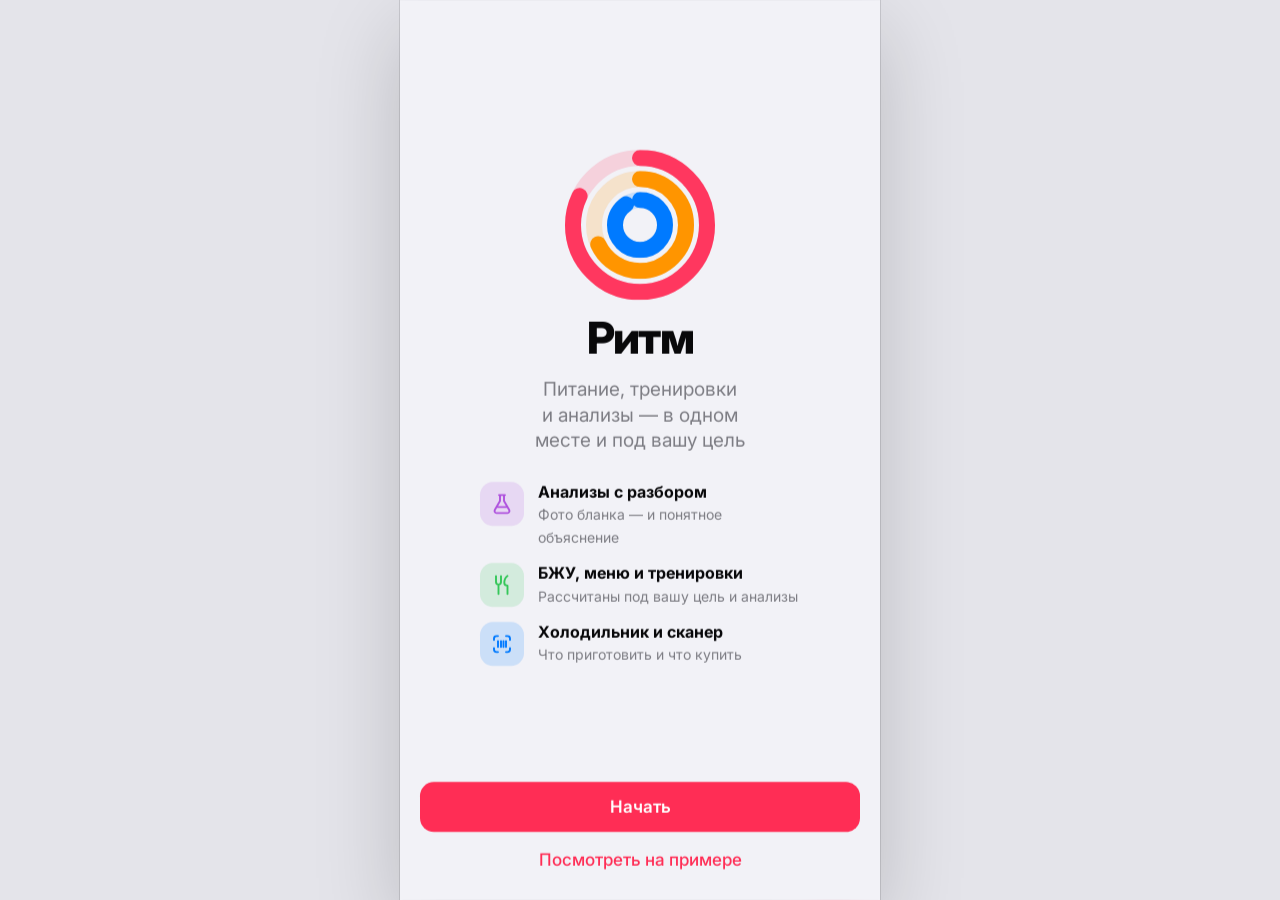
==== index.html @ f8446afa "Реалистичный тренер и пульс с часов Персонаж: светотень, рельеф мышц, лицо, подошвы, естественный те" ====
<!doctype html>
<html lang="ru">
<head>
<meta charset="utf-8">
<meta name="viewport" content="width=device-width,initial-scale=1,viewport-fit=cover">
<title>Ритм</title>
<meta name="description" content="Питание, тренировки и анализы в одном приложении">
<meta name="theme-color" content="#F2F2F7" media="(prefers-color-scheme: light)">
<meta name="theme-color" content="#000000" media="(prefers-color-scheme: dark)">
<meta name="mobile-web-app-capable" content="yes">
<meta name="apple-mobile-web-app-capable" content="yes">
<meta name="apple-mobile-web-app-status-bar-style" content="black-translucent">
<meta name="apple-mobile-web-app-title" content="Ритм">
<link rel="manifest" href="manifest.webmanifest">
<link rel="icon" href="icon.svg" type="image/svg+xml">
<link rel="apple-touch-icon" href="icon-180.png">
<link rel="preconnect" href="https://fonts.googleapis.com">
<link rel="stylesheet" href="https://fonts.googleapis.com/css2?family=Inter:wght@400;500;600;700;800&display=swap">
<style>:root{padding:env(safe-area-inset-top,0px) 0 env(safe-area-inset-bottom,0px);color-scheme:light}</style>
<link rel="stylesheet" href="css/tokens.css?v=646acfce">
<link rel="stylesheet" href="css/app.css?v=646acfce">
</head>
<body>
<div id="app"></div>
<script src="js/config.js?v=646acfce"></script>
<script src="js/core.js?v=646acfce"></script>
<script src="js/calc.js?v=646acfce"></script>
<script src="js/data.js?v=646acfce"></script>
<script src="js/ai.js?v=646acfce"></script>
<script src="js/screens-main.js?v=646acfce"></script>
<script src="js/screens-food.js?v=646acfce"></script>
<script src="js/hr.js?v=646acfce"></script>
<script src="js/pose.js?v=646acfce"></script>
<script src="js/coach.js?v=646acfce"></script>
<script src="js/screens-health.js?v=646acfce"></script>
<script src="js/sync.js?v=646acfce"></script>
<script src="js/main.js?v=646acfce"></script>
</body>
</html>
---- css/tokens.css ----
/* Компоновка: одноэкранное приложение — прокручиваемые экраны под полупрозрачной шапкой с большим заголовком,
   плавающая стеклянная панель вкладок с круглой кнопкой действий, листы поднимаются снизу. */
:root{
  --font:-apple-system,BlinkMacSystemFont,"SF Pro Text","Inter","Segoe UI",Roboto,system-ui,sans-serif;
  --font-round:ui-rounded,"SF Pro Rounded",-apple-system,BlinkMacSystemFont,"Inter","Segoe UI",system-ui,sans-serif;
  --bg:#F2F2F7; --bg-elev:#F2F2F7; --desk:#E4E4EA;
  --card:#FFFFFF; --card-elev:#FFFFFF; --seg:#FFFFFF;
  --fg:#08080A; --fg-2:rgba(60,60,67,.64); --fg-3:rgba(60,60,67,.3);
  --sep:rgba(60,60,67,.16); --fill:rgba(118,118,128,.12); --fill-2:rgba(118,118,128,.22);
  --glass:rgba(250,250,252,.74); --glass-edge:rgba(255,255,255,.7);
  --toast:rgba(28,28,30,.94); --toast-fg:#FFFFFF;
  --accent:#FF2D55; --accent-deep:#E0143C;
  --pink:#FF375F; --red:#FF3B30; --orange:#FF9500; --yellow:#E6A800; --green:#34C759; --mint:#00B8AE;
  --teal:#30A5C7; --blue:#007AFF; --indigo:#5856D6; --purple:#AF52DE;
}
@media (prefers-color-scheme:dark){
  :root:not([data-theme="light"]){
    --bg:#000000; --bg-elev:#1C1C1E; --desk:#0A0A0C;
    --card:#1C1C1E; --card-elev:#2C2C2E; --seg:#636366;
    --fg:#FFFFFF; --fg-2:rgba(235,235,245,.64); --fg-3:rgba(235,235,245,.28);
    --sep:rgba(120,120,128,.36); --fill:rgba(118,118,128,.24); --fill-2:rgba(118,118,128,.36);
    --glass:rgba(34,34,37,.72); --glass-edge:rgba(255,255,255,.1);
    --toast:rgba(242,242,247,.96); --toast-fg:#000000;
    --accent:#FF375F; --accent-deep:#D81B45;
    --pink:#FF375F; --red:#FF453A; --orange:#FF9F0A; --yellow:#FFD60A; --green:#30D158; --mint:#63E6E2;
    --teal:#40C8E0; --blue:#0A84FF; --indigo:#7D7AFF; --purple:#BF5AF2;
    color-scheme:dark;
  }
}
:root[data-theme="dark"]{
  --bg:#000000; --bg-elev:#1C1C1E; --desk:#0A0A0C;
  --card:#1C1C1E; --card-elev:#2C2C2E; --seg:#636366;
  --fg:#FFFFFF; --fg-2:rgba(235,235,245,.64); --fg-3:rgba(235,235,245,.28);
  --sep:rgba(120,120,128,.36); --fill:rgba(118,118,128,.24); --fill-2:rgba(118,118,128,.36);
  --glass:rgba(34,34,37,.72); --glass-edge:rgba(255,255,255,.1);
  --toast:rgba(242,242,247,.96); --toast-fg:#000000;
  --accent:#FF375F; --accent-deep:#D81B45;
  --pink:#FF375F; --red:#FF453A; --orange:#FF9F0A; --yellow:#FFD60A; --green:#30D158; --mint:#63E6E2;
  --teal:#40C8E0; --blue:#0A84FF; --indigo:#7D7AFF; --purple:#BF5AF2;
  color-scheme:dark;
}
---- css/app.css ----
/* Ритм — стили приложения.
   Токены цвета и шрифта лежат в css/tokens.css (и встраиваются в сборку для claude.ai). */

*,*::before,*::after{box-sizing:border-box}
html,body{height:100%}
body{
  margin:0;background:var(--bg);color:var(--fg);
  font:400 17px/1.35 var(--font);
  -webkit-font-smoothing:antialiased;-webkit-tap-highlight-color:transparent;
  overscroll-behavior:none;
}
button,input,select,textarea{font:inherit;color:inherit}
button{background:none;border:0;padding:0;cursor:pointer;-webkit-appearance:none;appearance:none}
h1,h2,h3,p{margin:0}
[hidden]{display:none!important}
:focus-visible{outline:3px solid color-mix(in srgb,var(--accent) 55%,transparent);outline-offset:2px;border-radius:10px}
.num{font-family:var(--font-round);font-variant-numeric:tabular-nums;letter-spacing:-.01em}

/* ---------- каркас ---------- */
#app{position:relative;height:100%;max-width:480px;margin:0 auto;overflow:hidden;background:var(--bg);isolation:isolate}
@media (min-width:520px){
  body{background:var(--desk)}
  #app{box-shadow:0 0 0 1px var(--sep),0 30px 80px rgba(0,0,0,.18)}
}
#root{position:absolute;inset:0;transform-origin:50% 0;will-change:transform;background:var(--bg);overflow:hidden}
#views{position:absolute;inset:0}
.view{
  position:absolute;inset:0;overflow-y:auto;overflow-x:hidden;-webkit-overflow-scrolling:touch;
  padding-bottom:calc(112px + env(safe-area-inset-bottom,0px));
  scrollbar-width:none;
}
.view::-webkit-scrollbar{display:none}
.view[hidden]{display:none!important}
.gutter{padding-left:max(16px,env(safe-area-inset-left,0px));padding-right:max(16px,env(safe-area-inset-right,0px))}

/* ---------- навигационная панель и большой заголовок ---------- */
.navbar{
  position:sticky;top:0;z-index:20;height:48px;display:flex;align-items:center;justify-content:space-between;gap:8px;
  padding-left:max(16px,env(safe-area-inset-left,0px));padding-right:max(16px,env(safe-area-inset-right,0px));
}
.navbar::before{
  content:"";position:absolute;inset:0;z-index:-1;opacity:0;transition:opacity .22s ease;
  background:var(--glass);-webkit-backdrop-filter:blur(24px) saturate(180%);backdrop-filter:blur(24px) saturate(180%);
  border-bottom:.5px solid var(--sep);
}
.navbar .nav-title{position:absolute;left:50%;transform:translate(-50%,6px);font-weight:600;font-size:17px;opacity:0;transition:opacity .2s ease,transform .25s cubic-bezier(.2,.8,.2,1);white-space:nowrap}
.view.scrolled .navbar::before{opacity:1}
.view.scrolled .navbar .nav-title{opacity:1;transform:translate(-50%,0)}
.nav-side{display:flex;align-items:center;gap:8px;min-width:36px}
.large-title{padding-top:2px;padding-bottom:10px;display:flex;align-items:flex-end;justify-content:space-between;gap:12px}
.large-title h1{font-size:34px;line-height:1.1;font-weight:700;letter-spacing:-.022em}
.eyebrow{font-size:13px;font-weight:600;color:var(--fg-2);text-transform:uppercase;letter-spacing:.04em;margin-bottom:2px}
.avatar{
  width:36px;height:36px;border-radius:50%;display:grid;place-items:center;flex:none;
  background:linear-gradient(145deg,var(--pink),var(--orange));color:#fff;font-weight:700;font-size:15px;
  transition:transform .12s ease-out;
}
.avatar:active{transform:scale(.92)}
.icon-btn{width:36px;height:36px;border-radius:50%;display:grid;place-items:center;background:var(--fill);color:var(--accent);transition:transform .12s ease-out,background .15s}
.icon-btn:active{transform:scale(.9);background:var(--fill-2)}
.icon-btn.plain{background:none}

/* ---------- плавающая панель вкладок ---------- */
#tabbar{
  position:absolute;z-index:30;left:0;right:0;bottom:0;display:flex;align-items:center;gap:10px;
  padding:10px max(16px,env(safe-area-inset-right,0px)) calc(10px + env(safe-area-inset-bottom,0px)) max(16px,env(safe-area-inset-left,0px));
  pointer-events:none;
}
#tabbar::before{content:"";position:absolute;inset:-28px 0 0;z-index:-1;background:linear-gradient(to top,var(--bg) 18%,transparent);pointer-events:none}
.tabs{
  pointer-events:auto;position:relative;flex:1;display:grid;grid-template-columns:repeat(4,1fr);height:62px;padding:4px;border-radius:999px;
  background:var(--glass);-webkit-backdrop-filter:blur(28px) saturate(190%);backdrop-filter:blur(28px) saturate(190%);
  box-shadow:inset 0 0 0 .5px var(--glass-edge),0 8px 28px rgba(0,0,0,.14),0 1px 2px rgba(0,0,0,.08);
}
.tab-thumb{position:absolute;top:4px;left:4px;height:54px;width:calc((100% - 8px)/4);border-radius:999px;background:var(--fill);will-change:transform}
.tab{position:relative;display:flex;flex-direction:column;align-items:center;justify-content:center;gap:2px;font-size:10.5px;font-weight:600;color:var(--fg-2);border-radius:999px;transition:color .2s ease}
.tab svg{width:24px;height:24px;transition:transform .25s cubic-bezier(.2,.9,.3,1.3)}
.tab.on{color:var(--accent)}
.tab:active svg{transform:scale(.86)}
.fab{
  pointer-events:auto;width:62px;height:62px;border-radius:50%;flex:none;display:grid;place-items:center;color:#fff;
  background:linear-gradient(160deg,var(--pink),var(--accent-deep));
  box-shadow:0 10px 26px color-mix(in srgb,var(--accent) 42%,transparent),inset 0 1px 0 rgba(255,255,255,.35);
  transition:transform .14s ease-out;
}
.fab:active{transform:scale(.9)}
.fab svg{width:28px;height:28px;transition:transform .35s cubic-bezier(.2,.9,.3,1.2)}
.fab.open svg{transform:rotate(45deg)}

/* ---------- секции, карточки, списки ---------- */
.stack{display:flex;flex-direction:column;gap:14px}
.section{display:flex;flex-direction:column;gap:8px;margin-top:22px}
.section-head{display:flex;align-items:baseline;justify-content:space-between;gap:10px;padding:0 4px}
.section-head h2{font-size:22px;font-weight:700;letter-spacing:-.015em}
.section-head .link{font-size:15px;color:var(--accent);font-weight:500}
.caption{font-size:13px;color:var(--fg-2);padding:0 4px;line-height:1.35}
.card{background:var(--card);border-radius:22px;padding:16px;position:relative;overflow:hidden}
.card.tap{transition:transform .14s ease-out}
.card.tap:active{transform:scale(.975)}
.card-title{display:flex;align-items:center;gap:6px;font-size:15px;font-weight:600}
.card-title svg{width:18px;height:18px}
.card-title .chev{margin-left:auto;color:var(--fg-3)}
.grid2{display:grid;grid-template-columns:1fr 1fr;gap:12px}
.list{background:var(--card);border-radius:18px;overflow:hidden}
.row{display:flex;align-items:center;gap:12px;min-height:52px;padding:10px 16px;position:relative;width:100%;text-align:left}
.row + .row::before{content:"";position:absolute;top:0;right:0;left:16px;height:.5px;background:var(--sep)}
.row.has-icon + .row.has-icon::before{left:58px}
.row.tap{transition:background .12s}
.row.tap:active{background:var(--fill)}
.row-main{flex:1;min-width:0}
.row-title{font-size:17px;white-space:nowrap;overflow:hidden;text-overflow:ellipsis}
.row-sub{font-size:13px;color:var(--fg-2);margin-top:1px;white-space:nowrap;overflow:hidden;text-overflow:ellipsis}
.row-sub.wrap,.row-title.wrap{white-space:normal}
.row-val{font-size:17px;color:var(--fg-2);white-space:nowrap}
.row .chev{color:var(--fg-3);flex:none;width:16px;height:16px}
.ico{width:30px;height:30px;border-radius:8px;display:grid;place-items:center;flex:none;color:#fff;background:var(--c,var(--accent))}
.ico svg{width:18px;height:18px}
.ico.soft{background:color-mix(in srgb,var(--c,var(--accent)) 16%,transparent);color:var(--c,var(--accent))}
.ico.lg{width:44px;height:44px;border-radius:13px}
.ico.lg svg{width:24px;height:24px}

/* ---------- кнопки ---------- */
.btn{
  display:inline-flex;align-items:center;justify-content:center;gap:8px;min-height:50px;padding:0 20px;border-radius:14px;
  font-size:17px;font-weight:600;transition:transform .12s ease-out,opacity .15s,background .15s;white-space:nowrap;
}
.btn:active{transform:scale(.97)}
.btn svg{width:20px;height:20px}
.btn.primary{background:var(--accent);color:#fff}
.btn.tinted{background:color-mix(in srgb,var(--accent) 14%,transparent);color:var(--accent)}
.btn.gray{background:var(--fill);color:var(--fg)}
.btn.plain{color:var(--accent);min-height:44px;padding:0 8px;font-weight:500}
.btn.danger{color:var(--red)}
.btn.block{display:flex;width:100%}
.btn.sm{min-height:36px;padding:0 14px;font-size:15px;border-radius:999px}
.btn[disabled]{opacity:.4;pointer-events:none}
.btn-row{display:flex;gap:10px}
.btn-row .btn{flex:1}

.chip{display:inline-flex;align-items:center;gap:5px;height:26px;padding:0 10px;border-radius:999px;font-size:13px;font-weight:600;background:var(--fill);color:var(--fg-2);white-space:nowrap}
.chip svg{width:13px;height:13px}
.chip.c{background:color-mix(in srgb,var(--c) 15%,transparent);color:var(--c)}
.chips{display:flex;flex-wrap:wrap;gap:6px}
.pillbtn{height:36px;padding:0 14px;border-radius:999px;background:var(--fill);font-size:15px;font-weight:500;transition:transform .12s ease-out,background .18s,color .18s}
.pillbtn:active{transform:scale(.94)}
.pillbtn.on{background:var(--accent);color:#fff}

/* сегментированный переключатель */
.seg{position:relative;display:grid;grid-auto-flow:column;grid-auto-columns:1fr;padding:2px;border-radius:10px;background:var(--fill)}
.seg-thumb{position:absolute;top:2px;bottom:2px;left:2px;border-radius:8px;background:var(--seg);box-shadow:0 2px 6px rgba(0,0,0,.12),0 0 0 .5px rgba(0,0,0,.04);will-change:transform}
.seg button{position:relative;height:32px;font-size:14px;font-weight:500;border-radius:8px;transition:color .15s}
.seg button.on{font-weight:600}

/* ---------- кольца и шкалы ---------- */
.ring{position:relative;display:grid;place-items:center;flex:none}
.ring svg{display:block;transform:rotate(-90deg)}
.ring .track{stroke:color-mix(in srgb,var(--c) 18%,transparent);fill:none}
.ring .bar{stroke:var(--c);fill:none;stroke-linecap:round}
.ring-center{position:absolute;inset:0;display:flex;flex-direction:column;align-items:center;justify-content:center;text-align:center}
.bar{height:8px;border-radius:99px;background:color-mix(in srgb,var(--c,var(--accent)) 16%,transparent);overflow:hidden}
.bar i{display:block;height:100%;width:100%;border-radius:99px;background:var(--c,var(--accent));transform-origin:0 50%;transform:scaleX(0);will-change:transform}
.big{font-family:var(--font-round);font-size:34px;font-weight:700;line-height:1;letter-spacing:-.02em;font-variant-numeric:tabular-nums}
.big small{font-size:15px;font-weight:600;color:var(--fg-2);margin-left:3px;letter-spacing:0}
.mid{font-family:var(--font-round);font-size:24px;font-weight:700;line-height:1.05;font-variant-numeric:tabular-nums}
.mid small{font-size:13px;font-weight:600;color:var(--fg-2);margin-left:2px}
.muted{color:var(--fg-2)}
.sub{font-size:13px;color:var(--fg-2)}
.t15{font-size:15px}

/* герой: калории + БЖУ */
.hero{display:grid;grid-template-columns:auto 1fr;gap:18px;align-items:center}
.macros{display:flex;flex-direction:column;gap:12px;min-width:0}
.macro .top{display:flex;justify-content:space-between;align-items:baseline;font-size:13px;margin-bottom:5px}
.macro .top b{font-size:15px;font-weight:600}
.macro .top span{color:var(--fg-2);font-family:var(--font-round);font-variant-numeric:tabular-nums}

/* плитки трекеров */
.tile{display:flex;flex-direction:column;gap:10px;min-height:128px;text-align:left;width:100%}
.tile .foot{margin-top:auto}
.spark{display:block;width:100%;height:36px}
.water-glass{position:absolute;right:12px;bottom:12px;width:34px;height:48px;border-radius:6px 6px 11px 11px;border:2px solid color-mix(in srgb,var(--blue) 35%,transparent);overflow:hidden}
.water-glass i{position:absolute;left:0;right:0;bottom:0;height:100%;background:linear-gradient(to top,var(--blue),color-mix(in srgb,var(--blue) 60%,#fff));transform-origin:50% 100%;transform:scaleY(0);will-change:transform}

/* ---------- листы (bottom sheets) ---------- */
#sheets{position:absolute;inset:0;z-index:50;pointer-events:none}
.sheet-wrap{position:absolute;inset:0;pointer-events:auto;overflow:hidden}
.sheet-scrim{position:absolute;inset:0;background:#000;opacity:0;will-change:opacity}
.sheet{
  position:absolute;left:0;right:0;bottom:0;display:flex;flex-direction:column;max-height:calc(100% - 10px);
  background:var(--bg-elev);border-radius:30px 30px 0 0;will-change:transform;
  box-shadow:0 -10px 40px rgba(0,0,0,.16);
}
.sheet.large{height:calc(100% - 44px)}
.sheet.full{height:100%;max-height:100%;border-radius:0}
.sheet-grab{flex:none;height:22px;display:grid;place-items:center;cursor:grab;touch-action:none}
.sheet-grab i{width:38px;height:5px;border-radius:99px;background:var(--fg-3)}
.sheet-head{flex:none;display:grid;grid-template-columns:1fr auto 1fr;align-items:center;gap:8px;min-height:44px;padding:0 max(14px,env(safe-area-inset-right,0px)) 8px max(14px,env(safe-area-inset-left,0px));touch-action:none}
.sheet-head .l{justify-self:start}.sheet-head .r{justify-self:end}
.sheet-title{font-size:17px;font-weight:600;text-align:center;white-space:nowrap;overflow:hidden;text-overflow:ellipsis}
.sheet-body{flex:1;min-height:0;overflow-y:auto;-webkit-overflow-scrolling:touch;overscroll-behavior:contain;
  padding:4px max(16px,env(safe-area-inset-right,0px)) calc(28px + env(safe-area-inset-bottom,0px)) max(16px,env(safe-area-inset-left,0px))}
.sheet-foot{flex:none;padding:10px max(16px,env(safe-area-inset-right,0px)) calc(14px + env(safe-area-inset-bottom,0px)) max(16px,env(safe-area-inset-left,0px));background:var(--bg-elev);border-top:.5px solid var(--sep)}
.sheet .card,.sheet .list{background:var(--card-elev)}
.close-x{width:30px;height:30px;border-radius:50%;background:var(--fill);color:var(--fg-2);display:grid;place-items:center;transition:transform .12s ease-out}
.close-x:active{transform:scale(.88)}
.close-x svg{width:14px;height:14px}

/* меню действий */
.actions{display:grid;grid-template-columns:repeat(4,1fr);gap:8px 4px}
.action{display:flex;flex-direction:column;align-items:center;gap:8px;padding:8px 2px;border-radius:16px;font-size:12px;font-weight:500;text-align:center;line-height:1.15;transition:transform .12s ease-out}
.action:active{transform:scale(.92)}
.action .ico{width:54px;height:54px;border-radius:17px}
.action .ico svg{width:26px;height:26px}

/* ---------- формы ---------- */
.field{display:flex;align-items:center;gap:12px;min-height:52px;padding:6px 16px;position:relative}
.field + .field::before,.field + .row::before,.row + .field::before{content:"";position:absolute;top:0;right:0;left:16px;height:.5px;background:var(--sep)}
.field label{flex:none;font-size:17px;min-width:96px}
.field input,.field select,.field textarea{flex:1;min-width:0;border:0;background:none;outline:0;font-size:17px;text-align:right;padding:8px 0}
.field textarea{text-align:left;resize:none;min-height:88px;line-height:1.35}
.field select{-webkit-appearance:none;appearance:none;text-align-last:right;color:var(--fg-2);padding-right:2px}
.field input[type=date],.field input[type=time]{color:var(--accent);flex:0 1 auto;margin-left:auto}
.field input::placeholder,.field textarea::placeholder{color:var(--fg-3)}
.field .unit{color:var(--fg-2);font-size:15px;flex:none}
.field.col{flex-direction:column;align-items:stretch;gap:2px;padding-top:10px}
.field.col label{font-size:13px;color:var(--fg-2);min-width:0}
.field.col input{text-align:left}
.input-big{width:100%;border:0;outline:0;background:var(--card-elev);border-radius:14px;padding:14px 16px;font-size:17px}
.stepper{display:inline-flex;align-items:center;background:var(--fill);border-radius:10px;overflow:hidden}
.stepper button{width:44px;height:34px;font-size:20px;font-weight:500;display:grid;place-items:center;transition:background .12s}
.stepper button:active{background:var(--fill-2)}
.stepper span{width:.5px;height:18px;background:var(--sep)}

/* линейка-пикер */
.ruler-val{display:flex;align-items:center;justify-content:center;gap:8px;margin-bottom:8px}
.ruler-read{display:flex;align-items:baseline;justify-content:center;min-width:168px}
.ruler-num{font-size:56px;padding:0 4px;border-radius:14px;color:inherit;cursor:text;transition:background .15s}
.ruler-num:hover{background:var(--fill)}
.ruler-unit{font:600 17px var(--font-round);color:var(--fg-2);margin-left:5px}
.ruler-input{font-size:56px;width:168px;text-align:center;border:0;outline:0;background:var(--fill);border-radius:14px;color:inherit;padding:0}
.ruler-step{width:44px;height:44px;border-radius:50%;background:var(--fill);color:var(--accent);display:grid;place-items:center;flex:none;transition:transform .12s ease-out,background .15s;touch-action:manipulation;-webkit-user-select:none;user-select:none}
.ruler-step:active{transform:scale(.88);background:var(--fill-2)}
.ruler-hint{text-align:center;font-size:13px;color:var(--fg-2);margin-top:4px}
.ruler{position:relative;height:74px;-webkit-mask:linear-gradient(to right,transparent,#000 22%,#000 78%,transparent);mask:linear-gradient(to right,transparent,#000 22%,#000 78%,transparent)}
.ruler-scroll{height:100%;overflow-x:auto;overflow-y:hidden;scrollbar-width:none;-webkit-overflow-scrolling:touch;touch-action:pan-x;cursor:grab;-webkit-user-select:none;user-select:none;outline-offset:-3px}
.ruler-scroll.grabbing{cursor:grabbing}
.ruler-scroll::-webkit-scrollbar{display:none}
.ruler-track{height:100%;display:flex;align-items:flex-start;padding:0 calc(50% - 5px);width:max-content}
.tick{flex:none;width:10px;height:100%;position:relative}
.tick::before{content:"";position:absolute;left:50%;top:0;width:1.5px;height:16px;margin-left:-.75px;border-radius:2px;background:var(--fg-3)}
.tick.m::before{height:30px;background:var(--fg-2)}
.tick b{position:absolute;top:38px;left:50%;transform:translateX(-50%);font:600 12px var(--font-round);color:var(--fg-2)}
.ruler::after{content:"";position:absolute;left:50%;top:0;width:3px;height:44px;margin-left:-1.5px;border-radius:3px;background:var(--accent);pointer-events:none}

/* выбор из вариантов */
.options{display:flex;flex-direction:column;gap:10px}
.option{display:flex;align-items:center;gap:14px;padding:14px 16px;border-radius:18px;background:var(--card-elev);text-align:left;width:100%;box-shadow:inset 0 0 0 2px transparent;transition:box-shadow .18s,transform .12s ease-out}
.option:active{transform:scale(.98)}
.option.on{box-shadow:inset 0 0 0 2px var(--accent)}
.option .t{font-size:17px;font-weight:600}
.option .d{font-size:13px;color:var(--fg-2);margin-top:2px;line-height:1.3}
.option .radio{margin-left:auto;flex:none;width:24px;height:24px;border-radius:50%;box-shadow:inset 0 0 0 2px var(--fg-3);display:grid;place-items:center;color:#fff;transition:background .18s,box-shadow .18s}
.option.on .radio{background:var(--accent);box-shadow:none}
.option .radio svg{width:14px;height:14px;opacity:0;transform:scale(.4);transition:opacity .15s,transform .3s cubic-bezier(.2,.9,.3,1.4)}
.option.on .radio svg{opacity:1;transform:none}

/* ---------- онбординг ---------- */
.ob{display:flex;flex-direction:column;height:100%}
.ob-top{flex:none;display:flex;align-items:center;gap:12px;height:52px;padding:0 max(16px,env(safe-area-inset-right,0px)) 0 max(8px,env(safe-area-inset-left,0px))}
.ob-progress{flex:1;height:5px;border-radius:9px;background:var(--fill);overflow:hidden}
.ob-progress i{display:block;height:100%;width:100%;background:var(--accent);border-radius:9px;transform-origin:0 50%;transform:scaleX(0);will-change:transform}
.ob-body{flex:1;min-height:0;overflow-y:auto;padding:8px max(20px,env(safe-area-inset-right,0px)) 16px max(20px,env(safe-area-inset-left,0px));display:flex;flex-direction:column;gap:18px}
.ob-body h1{font-size:30px;line-height:1.12;font-weight:700;letter-spacing:-.02em;text-wrap:balance}
.ob-body .lead{font-size:17px;color:var(--fg-2);line-height:1.4;margin-top:-8px}
.ob-foot{flex:none;padding:10px max(20px,env(safe-area-inset-right,0px)) calc(18px + env(safe-area-inset-bottom,0px)) max(20px,env(safe-area-inset-left,0px));display:flex;flex-direction:column;gap:6px}
.welcome{flex:1;display:flex;flex-direction:column;align-items:center;justify-content:center;text-align:center;gap:14px;padding:24px}
.welcome h1{font-size:44px;font-weight:800;letter-spacing:-.035em}
.welcome p{font-size:19px;color:var(--fg-2);line-height:1.35;max-width:300px;text-wrap:balance}
.feature{display:flex;gap:14px;align-items:flex-start;text-align:left}
.feature b{display:block;font-size:16px}
.feature span{font-size:14px;color:var(--fg-2);line-height:1.3}

/* ---------- тосты ---------- */
#toasts{position:absolute;z-index:80;top:8px;left:0;right:0;display:flex;flex-direction:column;align-items:center;gap:8px;pointer-events:none}
.toast{
  display:flex;align-items:center;gap:10px;max-width:calc(100% - 32px);padding:10px 16px 10px 12px;border-radius:999px;font-size:15px;font-weight:600;
  background:var(--toast);color:var(--toast-fg);box-shadow:0 12px 34px rgba(0,0,0,.28);will-change:transform,opacity;
}
.toast .ico{width:26px;height:26px;border-radius:50%}
.toast .ico svg{width:15px;height:15px}

/* ---------- анализы ---------- */
.range{position:relative;height:6px;border-radius:9px;background:var(--fill);margin:14px 0 4px}
.range .ok{position:absolute;top:0;bottom:0;border-radius:9px;background:color-mix(in srgb,var(--green) 55%,transparent)}
.range .dot{position:absolute;top:50%;width:16px;height:16px;margin:-8px 0 0 -8px;border-radius:50%;background:var(--c,var(--green));box-shadow:0 0 0 3px var(--card-elev),0 2px 6px rgba(0,0,0,.25);will-change:left}
.marker{padding:14px 16px;position:relative}
.marker + .marker::before{content:"";position:absolute;top:0;right:0;left:16px;height:.5px;background:var(--sep)}
.marker .top{display:flex;align-items:baseline;justify-content:space-between;gap:10px}
.marker .name{font-size:16px;font-weight:600;min-width:0}
.marker .val{font-family:var(--font-round);font-weight:700;font-size:19px;white-space:nowrap;font-variant-numeric:tabular-nums}
.marker .val small{font-size:12px;font-weight:600;color:var(--fg-2);margin-left:3px}
.marker .ref{display:flex;justify-content:space-between;font-size:12px;color:var(--fg-2)}
.note{border-radius:18px;padding:14px 16px;font-size:15px;line-height:1.42;background:color-mix(in srgb,var(--c,var(--accent)) 10%,var(--card-elev))}
.note b.h{display:flex;align-items:center;gap:6px;font-size:13px;text-transform:uppercase;letter-spacing:.04em;color:var(--c,var(--accent));margin-bottom:6px}
.note b.h svg{width:15px;height:15px}
.note ul{margin:6px 0 0;padding-left:18px}
.note li{margin:3px 0}
.disclaimer{font-size:12px;line-height:1.35;color:var(--fg-2);text-align:center;padding:4px 12px}

/* ---------- ИИ: состояние ожидания ---------- */
.ai-wait{display:flex;flex-direction:column;align-items:center;gap:14px;padding:28px 12px;text-align:center}
.ai-orb{width:76px;height:76px;border-radius:50%;position:relative;background:conic-gradient(from 0deg,var(--pink),var(--orange),var(--purple),var(--blue),var(--pink));animation:spin 2.4s linear infinite;-webkit-mask:radial-gradient(circle,transparent 54%,#000 56%);mask:radial-gradient(circle,transparent 54%,#000 56%)}
@keyframes spin{to{transform:rotate(360deg)}}
.shimmer{background:linear-gradient(100deg,var(--fill) 20%,var(--fill-2) 40%,var(--fill) 60%);background-size:200% 100%;animation:shim 1.3s linear infinite;border-radius:10px}
@keyframes shim{to{background-position:-200% 0}}
.demo-badge{display:inline-flex;align-items:center;gap:5px;font-size:12px;font-weight:700;padding:3px 9px;border-radius:99px;background:color-mix(in srgb,var(--orange) 18%,transparent);color:var(--orange);text-transform:uppercase;letter-spacing:.04em}

/* ---------- питание ---------- */
.meal-head{display:flex;align-items:center;gap:10px;padding:14px 16px 6px}
.meal-head b{font-size:17px}
.meal-head .kc{margin-left:auto;font-family:var(--font-round);font-weight:600;color:var(--fg-2);font-size:15px}
.food-row{display:flex;align-items:center;gap:10px;padding:9px 16px;position:relative}
.food-row::before{content:"";position:absolute;top:0;right:0;left:16px;height:.5px;background:var(--sep)}
.food-row .n{flex:1;min-width:0}
.food-row .n b{display:block;font-weight:500;font-size:16px;white-space:nowrap;overflow:hidden;text-overflow:ellipsis}
.food-row .n span{font-size:12.5px;color:var(--fg-2)}
.food-row .k{font-family:var(--font-round);font-weight:600;font-size:15px;white-space:nowrap}
.add-line{display:flex;align-items:center;gap:8px;padding:11px 16px;color:var(--accent);font-weight:500;font-size:16px;width:100%;position:relative}
.add-line::before{content:"";position:absolute;top:0;right:0;left:16px;height:.5px;background:var(--sep)}
.add-line svg{width:18px;height:18px}
.daytabs{display:flex;gap:8px;overflow-x:auto;scrollbar-width:none;padding:2px max(16px,env(safe-area-inset-right,0px)) 2px max(16px,env(safe-area-inset-left,0px));margin:0 calc(-1*max(16px,env(safe-area-inset-left,0px)))}
.daytabs::-webkit-scrollbar{display:none}
.daytab{flex:none;min-width:52px;padding:8px 10px;border-radius:14px;background:var(--card);text-align:center;font-size:12px;font-weight:600;color:var(--fg-2);transition:transform .12s ease-out,background .2s,color .2s}
.daytab b{display:block;font:700 18px var(--font-round);color:var(--fg);margin-top:1px}
.daytab.on{background:var(--accent);color:rgba(255,255,255,.85)}
.daytab.on b{color:#fff}
.daytab:active{transform:scale(.93)}
.recipe-steps{margin:0;padding-left:20px;font-size:15px;line-height:1.45}
.recipe-steps li{margin:6px 0}
.nutri-grid{display:grid;grid-template-columns:repeat(4,1fr);gap:8px}
.nutri{background:var(--card-elev);border-radius:14px;padding:10px 6px;text-align:center}
.nutri b{display:block;font:700 19px var(--font-round)}
.nutri span{font-size:11.5px;color:var(--fg-2)}
.grade{width:44px;height:44px;border-radius:12px;display:grid;place-items:center;font:800 22px var(--font-round);color:#fff;background:var(--c,var(--fg-3));flex:none}

/* сканер */
.scanner{position:relative;border-radius:24px;overflow:hidden;background:#000;aspect-ratio:3/4;max-height:52vh;width:100%}
.scanner video{width:100%;height:100%;object-fit:cover;display:block}
.scan-frame{position:absolute;left:12%;right:12%;top:34%;height:30%;border-radius:18px;box-shadow:0 0 0 2000px rgba(0,0,0,.45);pointer-events:none}
.scan-frame::before{content:"";position:absolute;inset:-2px;border-radius:20px;border:3px solid #fff;-webkit-mask:conic-gradient(#000 0 0) top left/26px 26px no-repeat,conic-gradient(#000 0 0) top right/26px 26px no-repeat,conic-gradient(#000 0 0) bottom left/26px 26px no-repeat,conic-gradient(#000 0 0) bottom right/26px 26px no-repeat;mask:conic-gradient(#000 0 0) top left/26px 26px no-repeat,conic-gradient(#000 0 0) top right/26px 26px no-repeat,conic-gradient(#000 0 0) bottom left/26px 26px no-repeat,conic-gradient(#000 0 0) bottom right/26px 26px no-repeat}
.scan-line{position:absolute;left:6%;right:6%;top:0;height:2px;border-radius:2px;background:var(--pink);box-shadow:0 0 14px 2px var(--pink);animation:scan 1.8s ease-in-out infinite alternate}
@keyframes scan{from{top:8%}to{top:92%}}
.scan-hint{position:absolute;left:0;right:0;bottom:14px;text-align:center;color:#fff;font-size:14px;font-weight:500;text-shadow:0 1px 4px rgba(0,0,0,.6)}

/* ---------- тренировки ---------- */
.ex{display:flex;gap:12px;align-items:center;padding:12px 16px;position:relative}
.ex + .ex::before{content:"";position:absolute;top:0;right:0;left:16px;height:.5px;background:var(--sep)}
.ex .n{flex:1;min-width:0}
.ex .n b{display:block;font-size:16px;font-weight:600}
.ex .n span{font-size:13px;color:var(--fg-2)}
.sets{display:flex;gap:6px;flex-wrap:wrap;justify-content:flex-end;max-width:132px}
.set{width:30px;height:30px;border-radius:50%;box-shadow:inset 0 0 0 2px var(--fg-3);display:grid;place-items:center;font:700 12px var(--font-round);color:var(--fg-2);transition:transform .25s cubic-bezier(.2,.9,.3,1.5),background .18s,box-shadow .18s,color .18s}
.set.on{background:var(--green);box-shadow:none;color:#fff;transform:scale(1.06)}
.set:active{transform:scale(.86)}
.timer-pill{display:flex;align-items:center;gap:12px;padding:10px 14px 10px 10px;border-radius:999px;background:var(--toast);color:var(--toast-fg);box-shadow:0 12px 30px rgba(0,0,0,.25)}
.week{display:grid;grid-template-columns:repeat(7,1fr);gap:6px;text-align:center}
.week .d{font-size:11px;font-weight:600;color:var(--fg-2)}
.week .o{width:30px;height:30px;margin:5px auto 0;border-radius:50%;display:grid;place-items:center;background:var(--fill);font:600 13px var(--font-round);color:var(--fg-2)}
.week .o.done{background:var(--green);color:#fff}
.week .o.plan{box-shadow:inset 0 0 0 2px var(--accent);background:none;color:var(--accent)}
.week .o.today{outline:2px solid var(--fg);outline-offset:2px}

/* ---------- пустые состояния ---------- */
.empty{display:flex;flex-direction:column;align-items:center;text-align:center;gap:10px;padding:26px 18px}
.empty .ico{width:60px;height:60px;border-radius:19px}
.empty .ico svg{width:30px;height:30px}
.empty b{font-size:19px}
.empty p{font-size:15px;color:var(--fg-2);line-height:1.35;max-width:300px}

/* графики */
.chart{display:block;width:100%;height:150px}
.chart text{font:600 10.5px var(--font-round);fill:var(--fg-2)}
.chart .grid{stroke:var(--sep);stroke-width:1}

/* появление элементов */
.rise{animation:rise .5s cubic-bezier(.2,.8,.2,1) both;animation-delay:calc(var(--i,0)*45ms)}
@keyframes rise{from{opacity:.001;transform:translateY(14px) scale(.985)}to{opacity:1;transform:none}}
.pop{animation:pop .45s cubic-bezier(.2,.9,.3,1.35) both}
@keyframes pop{from{opacity:0;transform:scale(.7)}to{opacity:1;transform:none}}
.fade{animation:fade .3s ease both}
@keyframes fade{from{opacity:0}to{opacity:1}}

.view.no-anim .rise{animation:none}

@media (prefers-reduced-motion:reduce){
  .rise,.pop,.fade{animation:fade .2s ease both}
  .ai-orb,.shimmer,.scan-line{animation:none}
  *{scroll-behavior:auto!important}
}
@media (prefers-reduced-transparency:reduce){
  .tabs,.navbar::before{-webkit-backdrop-filter:none;backdrop-filter:none;background:var(--card)}
}
@media (prefers-contrast:more){
  .card,.list,.option{box-shadow:inset 0 0 0 1px var(--fg-2)}
}

/* ---------- тренер ---------- */
.coach-svg{display:block;width:100%;height:100%;overflow:visible;color:var(--fg)}
.coach-svg .cskin{fill:var(--c-skin)}
.coach-svg .ctop{fill:var(--c-top)}
.coach-svg .cbot{fill:var(--c-bot)}
.coach-svg .cshoe{fill:var(--c-shoe)}
.coach-svg .chair{fill:var(--c-hair)}
.coach-svg .csole{fill:#2C2C2E}
.coach-svg .ceye{fill:#1C1C1E}
.coach-svg .chl{fill:var(--accent);opacity:.55;mix-blend-mode:normal}
.coach-svg .cfar{filter:brightness(.72) saturate(.9)}
.coach-svg .cfar .chl{opacity:.3}
.coach-svg .cfl{stroke:var(--sep);stroke-width:1.5}
.coach-svg .cpad{stroke:var(--coach-gear);stroke-width:7;stroke-linecap:round}
.coach-svg .cleg{stroke:var(--coach-gear);stroke-width:3.5;stroke-linecap:round}
.coach-svg .cbox{fill:var(--coach-gear)}
.coach-svg .cpul{fill:var(--card);stroke:var(--coach-gear);stroke-width:2.5}
.coach-svg .ccab{stroke:var(--fg-3);stroke-width:1.6}
.coach-svg .cdb{fill:#3A3A3C}
.coach-svg .cplate{fill:var(--card);stroke:#3A3A3C;stroke-width:4}
:root{--coach-gear:color-mix(in srgb,var(--fg) 16%,var(--bg));--c-skin:#E3AE8D;--c-top:#3B3F4A;--c-bot:#1F2229;--c-shoe:#D5D9E2;--c-hair:#3A2A22}
@media (prefers-color-scheme:dark){:root:not([data-theme="light"]){--c-top:#5B6170;--c-bot:#3A3F4A;--c-shoe:#E5E5EA;--c-hair:#2A1E18}}
:root[data-theme="dark"]{--c-top:#5B6170;--c-bot:#3A3F4A;--c-shoe:#E5E5EA;--c-hair:#2A1E18}
.coach-thumb{width:64px;height:52px;flex:none;border-radius:13px;background:var(--fill);padding:2px;transition:transform .12s ease-out}
.coach-thumb:active{transform:scale(.92)}
.coach-stage{position:relative;aspect-ratio:240/190;width:100%;max-width:100%;border-radius:24px;overflow:hidden;
  background:radial-gradient(120% 90% at 50% 15%,color-mix(in srgb,var(--accent) 9%,var(--card-elev)),var(--card-elev) 70%)}
.coach-stage .coach-svg{padding:6px 10px 2px}
.coach-phase{position:absolute;left:12px;top:12px;padding:6px 12px;border-radius:999px;font-size:13px;font-weight:600;
  background:var(--glass);-webkit-backdrop-filter:blur(16px);backdrop-filter:blur(16px);transition:opacity .2s}
.coach-ctrl{position:absolute;right:10px;top:10px;display:flex;gap:6px}
.coach-ctrl button{width:34px;height:34px;border-radius:50%;display:grid;place-items:center;background:var(--glass);color:var(--fg);
  -webkit-backdrop-filter:blur(16px);backdrop-filter:blur(16px)}
.coach-steps{margin:0;padding:0;list-style:none;display:flex;flex-direction:column;gap:10px;counter-reset:st}
.coach-steps li{display:flex;gap:12px;align-items:flex-start;font-size:15px;line-height:1.4;counter-increment:st}
.coach-steps li::before{content:counter(st);flex:none;width:24px;height:24px;border-radius:50%;display:grid;place-items:center;
  background:color-mix(in srgb,var(--accent) 15%,transparent);color:var(--accent);font:700 13px var(--font-round)}

/* ---------- проверка техники камерой ---------- */
.pc-stage{position:relative;height:100%;min-height:100%;background:#000;overflow:hidden;color:#fff}
.pc-video,.pc-canvas{position:absolute;inset:0;width:100%;height:100%;object-fit:cover}
.pc-video.mirror,.pc-canvas.mirror{transform:scaleX(-1)}
.pc-top{position:absolute;left:0;right:0;top:0;display:flex;justify-content:space-between;align-items:flex-start;
  padding:calc(12px + env(safe-area-inset-top,0px)) max(14px,env(safe-area-inset-right,0px)) 0 max(14px,env(safe-area-inset-left,0px))}
.pc-count{padding:8px 16px 10px;border-radius:20px;background:rgba(0,0,0,.42);-webkit-backdrop-filter:blur(18px);backdrop-filter:blur(18px)}
.pc-reps{font:800 46px/1 var(--font-round)}
.pc-reps.pop{animation:pop .45s cubic-bezier(.2,.9,.3,1.35)}
.pc-reps-l{font-size:12px;opacity:.8;margin-top:2px}
.pc-tools{display:flex;gap:8px}
.pc-btn{width:42px;height:42px;border-radius:50%;display:grid;place-items:center;color:#fff;background:rgba(0,0,0,.42);-webkit-backdrop-filter:blur(18px);backdrop-filter:blur(18px)}
.pc-btn.off{opacity:.45}
.pc-mini{position:absolute;right:max(14px,env(safe-area-inset-right,0px));bottom:calc(120px + env(safe-area-inset-bottom,0px));width:120px;height:96px;
  border-radius:18px;background:rgba(255,255,255,.88);padding:4px}
.pc-bottom{position:absolute;left:0;right:0;bottom:0;padding:16px max(16px,env(safe-area-inset-right,0px)) calc(18px + env(safe-area-inset-bottom,0px)) max(16px,env(safe-area-inset-left,0px));
  background:linear-gradient(transparent,rgba(0,0,0,.7))}
.pc-name{font-size:13px;opacity:.75;margin-bottom:6px}
.pc-msg{display:inline-block;padding:10px 16px;border-radius:16px;font-size:17px;font-weight:600;line-height:1.3;background:rgba(0,0,0,.5);
  -webkit-backdrop-filter:blur(18px);backdrop-filter:blur(18px);transition:background .25s}
.pc-msg.good{background:color-mix(in srgb,#30D158 75%,transparent)}
.pc-msg.warn{background:color-mix(in srgb,#FF9F0A 82%,transparent);color:#1C1C1E}
.pc-msg.bad{background:color-mix(in srgb,#FF453A 80%,transparent)}

/* ---------- пульс с часов ---------- */
.hr-chip{display:inline-flex;align-items:center;gap:5px;height:28px;padding:0 10px 0 8px;margin-left:6px;border-radius:999px;background:var(--fill);color:var(--fg-2);font-size:14px;font-weight:600}
.hr-chip.on{color:var(--fg);--z:var(--red)}
.hr-chip .hr-heart{display:grid;place-items:center;color:var(--fg-3)}
.hr-chip.on .hr-heart{color:var(--z,var(--red));animation:beat 1s ease-in-out infinite}
.hr-chip.dark{background:rgba(255,255,255,.16);color:#fff;margin:8px 0 0}
.hr-big{font:800 64px/1 var(--font-round);transition:color .3s}
.big-h{color:var(--red);animation:beat 1s ease-in-out infinite}
@keyframes beat{0%,100%{transform:scale(1)}15%{transform:scale(1.22)}30%{transform:scale(1)}45%{transform:scale(1.12)}}
@media (prefers-reduced-motion:reduce){.hr-chip.on .hr-heart,.big-h{animation:none}}
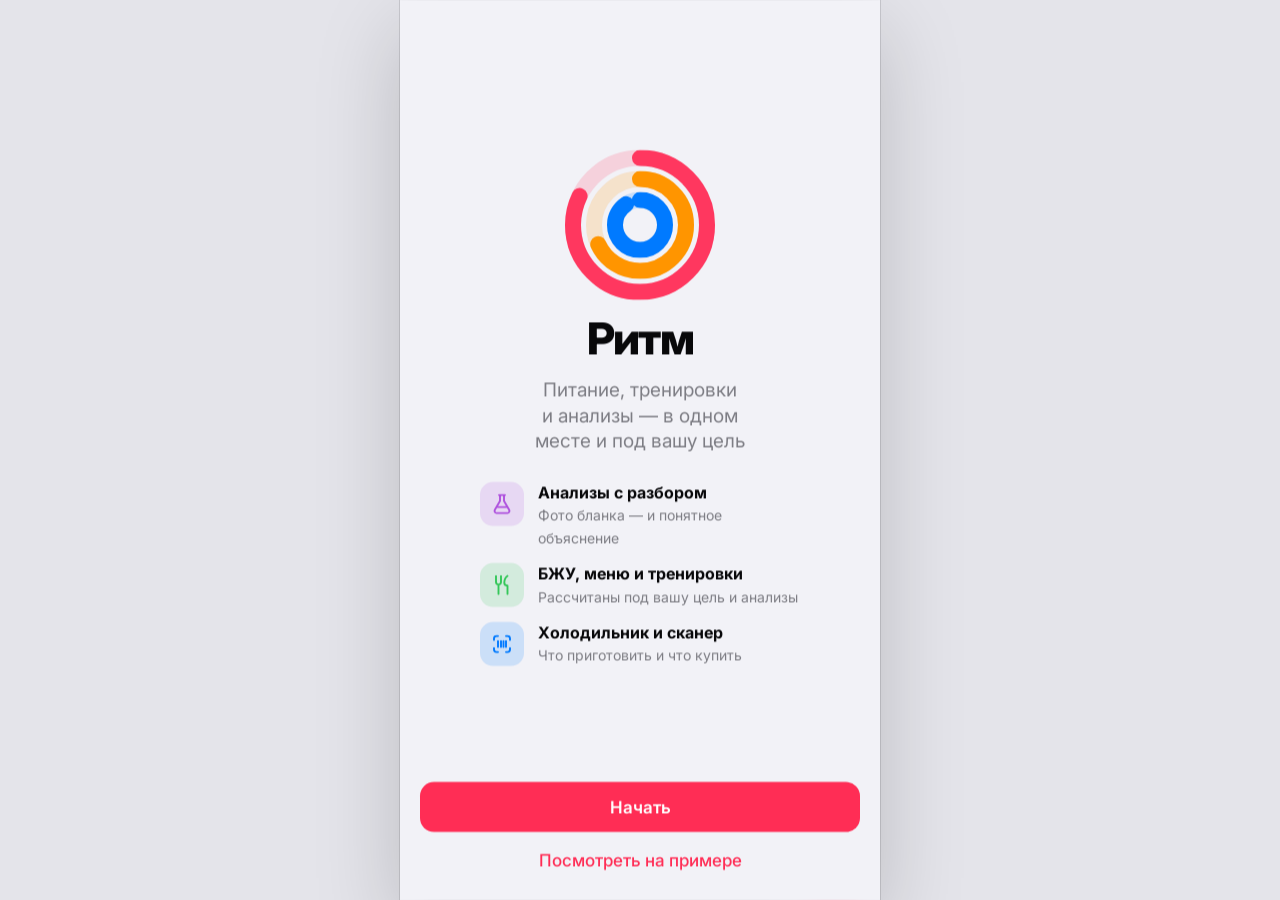
==== commit d22ce2fd: "Все данные с часов через Health Connect Модуль @capgo/capacitor-health в APK (Capacitor 8, minSdk 26" ====
--- a/index.html
+++ b/index.html
@@ -17,23 +17,24 @@
 <link rel="preconnect" href="https://fonts.googleapis.com">
 <link rel="stylesheet" href="https://fonts.googleapis.com/css2?family=Inter:wght@400;500;600;700;800&display=swap">
 <style>:root{padding:env(safe-area-inset-top,0px) 0 env(safe-area-inset-bottom,0px);color-scheme:light}</style>
-<link rel="stylesheet" href="css/tokens.css?v=646acfce">
-<link rel="stylesheet" href="css/app.css?v=646acfce">
+<link rel="stylesheet" href="css/tokens.css?v=98fc9261">
+<link rel="stylesheet" href="css/app.css?v=98fc9261">
 </head>
 <body>
 <div id="app"></div>
-<script src="js/config.js?v=646acfce"></script>
-<script src="js/core.js?v=646acfce"></script>
-<script src="js/calc.js?v=646acfce"></script>
-<script src="js/data.js?v=646acfce"></script>
-<script src="js/ai.js?v=646acfce"></script>
-<script src="js/screens-main.js?v=646acfce"></script>
-<script src="js/screens-food.js?v=646acfce"></script>
-<script src="js/hr.js?v=646acfce"></script>
-<script src="js/pose.js?v=646acfce"></script>
-<script src="js/coach.js?v=646acfce"></script>
-<script src="js/screens-health.js?v=646acfce"></script>
-<script src="js/sync.js?v=646acfce"></script>
-<script src="js/main.js?v=646acfce"></script>
+<script src="js/config.js?v=98fc9261"></script>
+<script src="js/core.js?v=98fc9261"></script>
+<script src="js/calc.js?v=98fc9261"></script>
+<script src="js/data.js?v=98fc9261"></script>
+<script src="js/ai.js?v=98fc9261"></script>
+<script src="js/screens-main.js?v=98fc9261"></script>
+<script src="js/screens-food.js?v=98fc9261"></script>
+<script src="js/watchsync.js?v=98fc9261"></script>
+<script src="js/hr.js?v=98fc9261"></script>
+<script src="js/pose.js?v=98fc9261"></script>
+<script src="js/coach.js?v=98fc9261"></script>
+<script src="js/screens-health.js?v=98fc9261"></script>
+<script src="js/sync.js?v=98fc9261"></script>
+<script src="js/main.js?v=98fc9261"></script>
 </body>
 </html>
--- a/css/app.css
+++ b/css/app.css
@@ -476,3 +476,10 @@
 .big-h{color:var(--red);animation:beat 1s ease-in-out infinite}
 @keyframes beat{0%,100%{transform:scale(1)}15%{transform:scale(1.22)}30%{transform:scale(1)}45%{transform:scale(1.12)}}
 @media (prefers-reduced-motion:reduce){.hr-chip.on .hr-heart,.big-h{animation:none}}
+
+/* ---------- данные с часов ---------- */
+.wgrid{display:grid;grid-template-columns:1fr 1fr;gap:12px}
+.wstat{display:flex;gap:10px;align-items:center;min-width:0}
+.wstat b{display:block;font-size:19px;font-weight:700}
+.wstat b small{font-size:12px;color:var(--fg-2);font-weight:600}
+.wstat span:not(.ico){font-size:12px;color:var(--fg-2)}
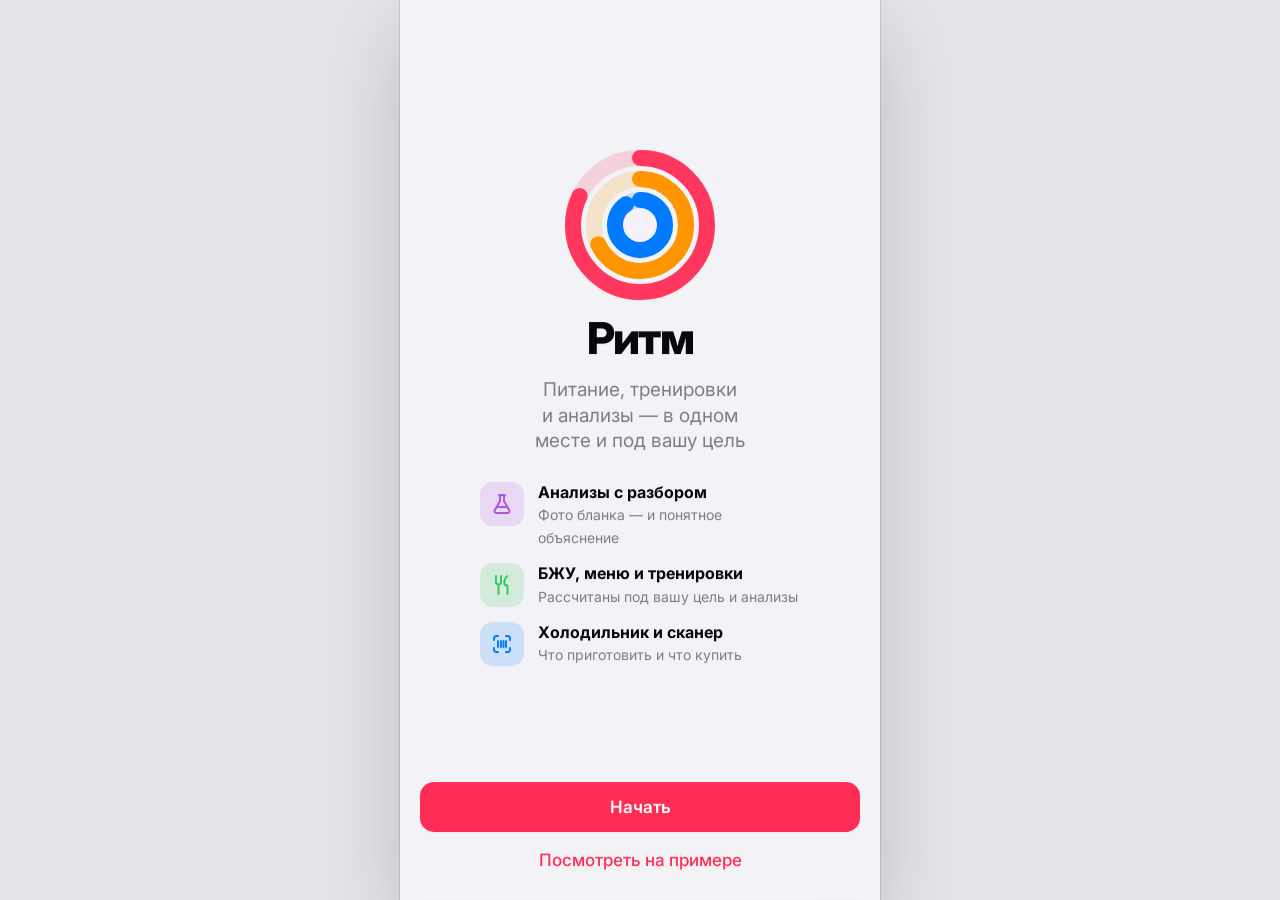
==== commit 000cb02a: "APK: приложение внутри APK, без загрузки с сайта В сети пользователя github.io открывается нестабиль" ====
--- a/index.html
+++ b/index.html
@@ -17,24 +17,24 @@
 <link rel="preconnect" href="https://fonts.googleapis.com">
 <link rel="stylesheet" href="https://fonts.googleapis.com/css2?family=Inter:wght@400;500;600;700;800&display=swap">
 <style>:root{padding:env(safe-area-inset-top,0px) 0 env(safe-area-inset-bottom,0px);color-scheme:light}</style>
-<link rel="stylesheet" href="css/tokens.css?v=98fc9261">
-<link rel="stylesheet" href="css/app.css?v=98fc9261">
+<link rel="stylesheet" href="css/tokens.css?v=001903c7">
+<link rel="stylesheet" href="css/app.css?v=001903c7">
 </head>
 <body>
 <div id="app"></div>
-<script src="js/config.js?v=98fc9261"></script>
-<script src="js/core.js?v=98fc9261"></script>
-<script src="js/calc.js?v=98fc9261"></script>
-<script src="js/data.js?v=98fc9261"></script>
-<script src="js/ai.js?v=98fc9261"></script>
-<script src="js/screens-main.js?v=98fc9261"></script>
-<script src="js/screens-food.js?v=98fc9261"></script>
-<script src="js/watchsync.js?v=98fc9261"></script>
-<script src="js/hr.js?v=98fc9261"></script>
-<script src="js/pose.js?v=98fc9261"></script>
-<script src="js/coach.js?v=98fc9261"></script>
-<script src="js/screens-health.js?v=98fc9261"></script>
-<script src="js/sync.js?v=98fc9261"></script>
-<script src="js/main.js?v=98fc9261"></script>
+<script src="js/config.js?v=001903c7"></script>
+<script src="js/core.js?v=001903c7"></script>
+<script src="js/calc.js?v=001903c7"></script>
+<script src="js/data.js?v=001903c7"></script>
+<script src="js/ai.js?v=001903c7"></script>
+<script src="js/screens-main.js?v=001903c7"></script>
+<script src="js/screens-food.js?v=001903c7"></script>
+<script src="js/watchsync.js?v=001903c7"></script>
+<script src="js/hr.js?v=001903c7"></script>
+<script src="js/pose.js?v=001903c7"></script>
+<script src="js/coach.js?v=001903c7"></script>
+<script src="js/screens-health.js?v=001903c7"></script>
+<script src="js/sync.js?v=001903c7"></script>
+<script src="js/main.js?v=001903c7"></script>
 </body>
 </html>
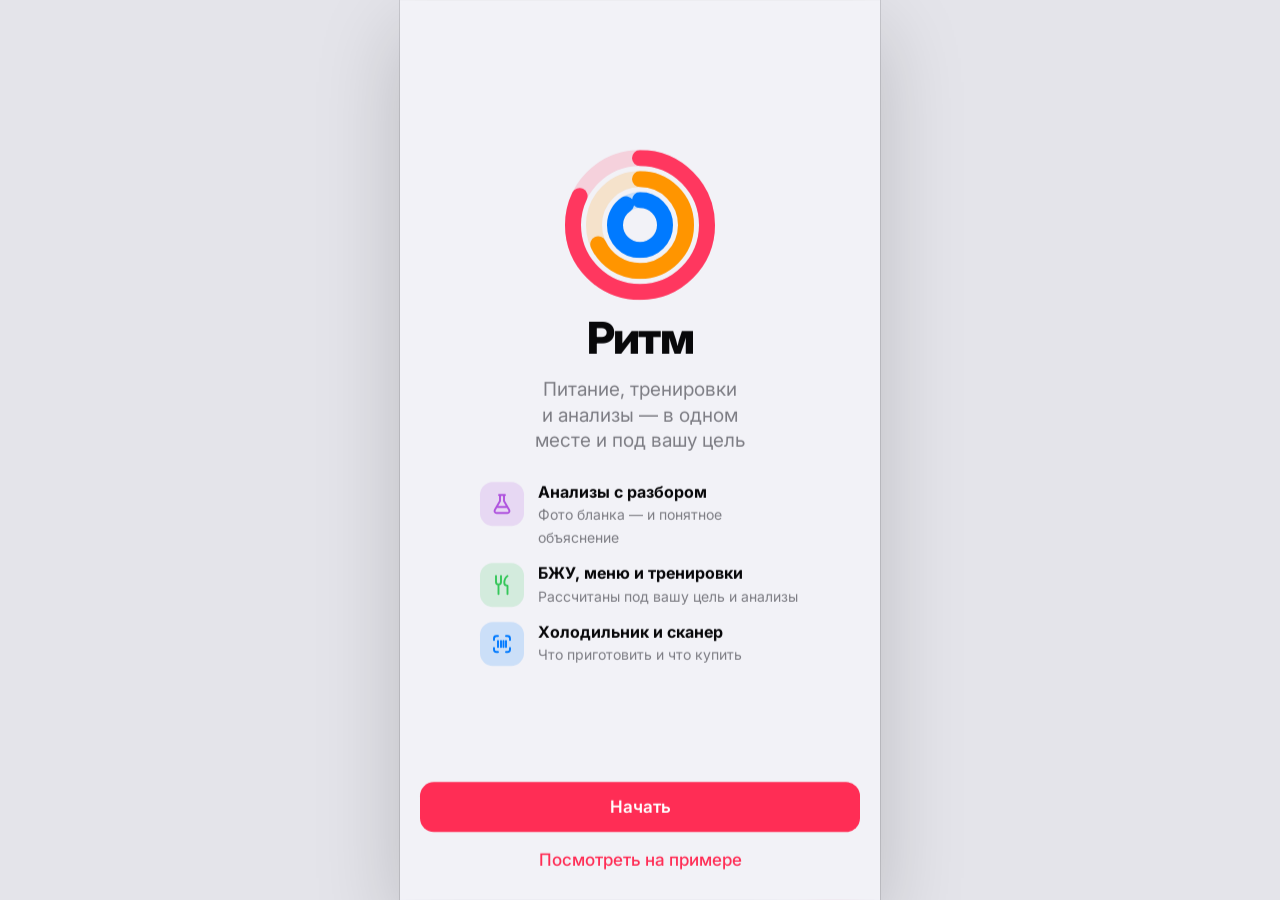
==== commit fec73244: "Фото холодильника: выбор камера или галерея Co-Authored-By: Claude Opus 5.5 <noreply@anthropic.com>" ====
--- a/index.html
+++ b/index.html
@@ -17,24 +17,24 @@
 <link rel="preconnect" href="https://fonts.googleapis.com">
 <link rel="stylesheet" href="https://fonts.googleapis.com/css2?family=Inter:wght@400;500;600;700;800&display=swap">
 <style>:root{padding:env(safe-area-inset-top,0px) 0 env(safe-area-inset-bottom,0px);color-scheme:light}</style>
-<link rel="stylesheet" href="css/tokens.css?v=001903c7">
-<link rel="stylesheet" href="css/app.css?v=001903c7">
+<link rel="stylesheet" href="css/tokens.css?v=a9d4289b">
+<link rel="stylesheet" href="css/app.css?v=a9d4289b">
 </head>
 <body>
 <div id="app"></div>
-<script src="js/config.js?v=001903c7"></script>
-<script src="js/core.js?v=001903c7"></script>
-<script src="js/calc.js?v=001903c7"></script>
-<script src="js/data.js?v=001903c7"></script>
-<script src="js/ai.js?v=001903c7"></script>
-<script src="js/screens-main.js?v=001903c7"></script>
-<script src="js/screens-food.js?v=001903c7"></script>
-<script src="js/watchsync.js?v=001903c7"></script>
-<script src="js/hr.js?v=001903c7"></script>
-<script src="js/pose.js?v=001903c7"></script>
-<script src="js/coach.js?v=001903c7"></script>
-<script src="js/screens-health.js?v=001903c7"></script>
-<script src="js/sync.js?v=001903c7"></script>
-<script src="js/main.js?v=001903c7"></script>
+<script src="js/config.js?v=a9d4289b"></script>
+<script src="js/core.js?v=a9d4289b"></script>
+<script src="js/calc.js?v=a9d4289b"></script>
+<script src="js/data.js?v=a9d4289b"></script>
+<script src="js/ai.js?v=a9d4289b"></script>
+<script src="js/screens-main.js?v=a9d4289b"></script>
+<script src="js/screens-food.js?v=a9d4289b"></script>
+<script src="js/watchsync.js?v=a9d4289b"></script>
+<script src="js/hr.js?v=a9d4289b"></script>
+<script src="js/pose.js?v=a9d4289b"></script>
+<script src="js/coach.js?v=a9d4289b"></script>
+<script src="js/screens-health.js?v=a9d4289b"></script>
+<script src="js/sync.js?v=a9d4289b"></script>
+<script src="js/main.js?v=a9d4289b"></script>
 </body>
 </html>
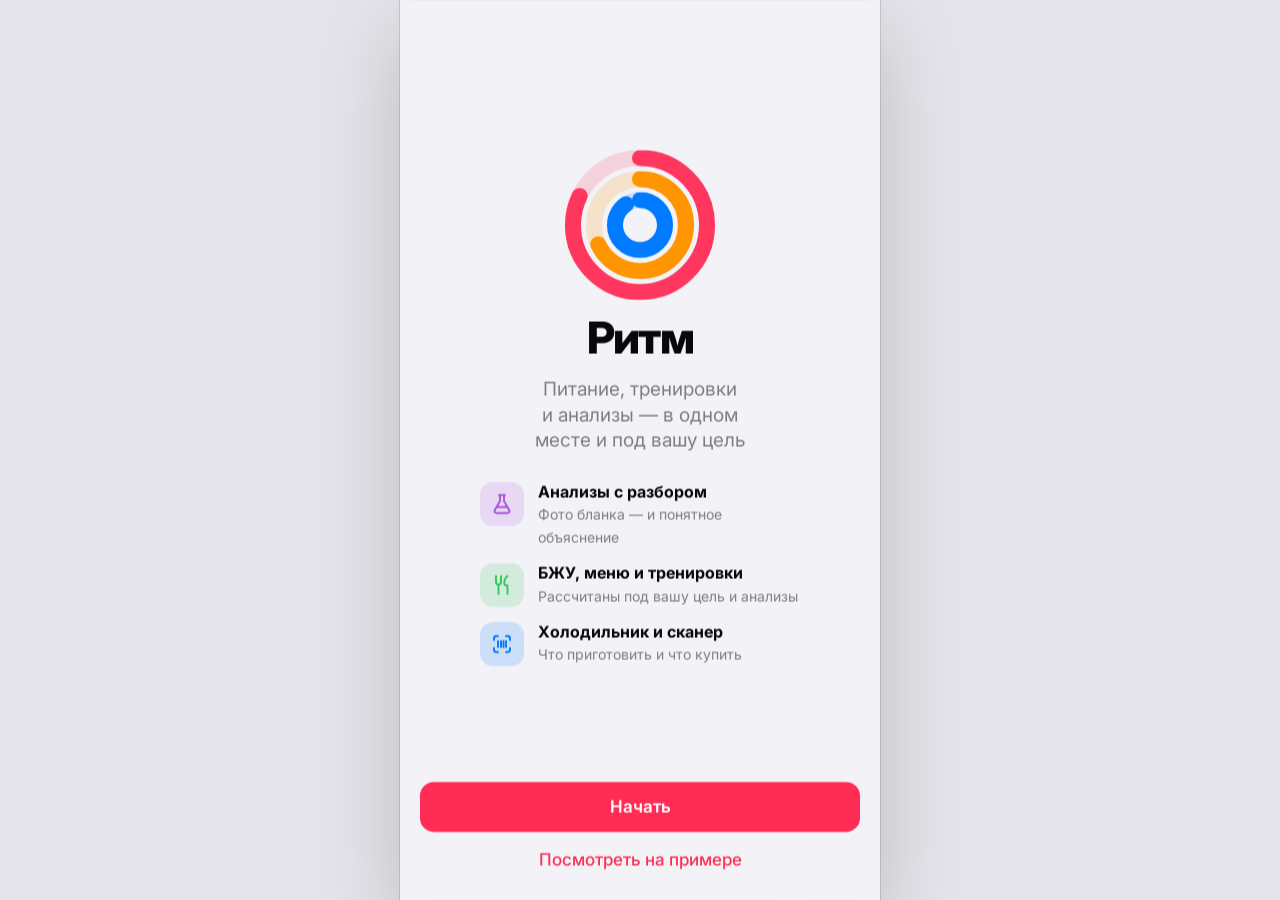
==== commit 7b3ff3fe: "Холодильник: ИИ отмечает непонятное и просит переснять, досъёмка дополняет список Co-Authored-By: Cl" ====
--- a/index.html
+++ b/index.html
@@ -17,24 +17,24 @@
 <link rel="preconnect" href="https://fonts.googleapis.com">
 <link rel="stylesheet" href="https://fonts.googleapis.com/css2?family=Inter:wght@400;500;600;700;800&display=swap">
 <style>:root{padding:env(safe-area-inset-top,0px) 0 env(safe-area-inset-bottom,0px);color-scheme:light}</style>
-<link rel="stylesheet" href="css/tokens.css?v=a9d4289b">
-<link rel="stylesheet" href="css/app.css?v=a9d4289b">
+<link rel="stylesheet" href="css/tokens.css?v=53e0eb46">
+<link rel="stylesheet" href="css/app.css?v=53e0eb46">
 </head>
 <body>
 <div id="app"></div>
-<script src="js/config.js?v=a9d4289b"></script>
-<script src="js/core.js?v=a9d4289b"></script>
-<script src="js/calc.js?v=a9d4289b"></script>
-<script src="js/data.js?v=a9d4289b"></script>
-<script src="js/ai.js?v=a9d4289b"></script>
-<script src="js/screens-main.js?v=a9d4289b"></script>
-<script src="js/screens-food.js?v=a9d4289b"></script>
-<script src="js/watchsync.js?v=a9d4289b"></script>
-<script src="js/hr.js?v=a9d4289b"></script>
-<script src="js/pose.js?v=a9d4289b"></script>
-<script src="js/coach.js?v=a9d4289b"></script>
-<script src="js/screens-health.js?v=a9d4289b"></script>
-<script src="js/sync.js?v=a9d4289b"></script>
-<script src="js/main.js?v=a9d4289b"></script>
+<script src="js/config.js?v=53e0eb46"></script>
+<script src="js/core.js?v=53e0eb46"></script>
+<script src="js/calc.js?v=53e0eb46"></script>
+<script src="js/data.js?v=53e0eb46"></script>
+<script src="js/ai.js?v=53e0eb46"></script>
+<script src="js/screens-main.js?v=53e0eb46"></script>
+<script src="js/screens-food.js?v=53e0eb46"></script>
+<script src="js/watchsync.js?v=53e0eb46"></script>
+<script src="js/hr.js?v=53e0eb46"></script>
+<script src="js/pose.js?v=53e0eb46"></script>
+<script src="js/coach.js?v=53e0eb46"></script>
+<script src="js/screens-health.js?v=53e0eb46"></script>
+<script src="js/sync.js?v=53e0eb46"></script>
+<script src="js/main.js?v=53e0eb46"></script>
 </body>
 </html>
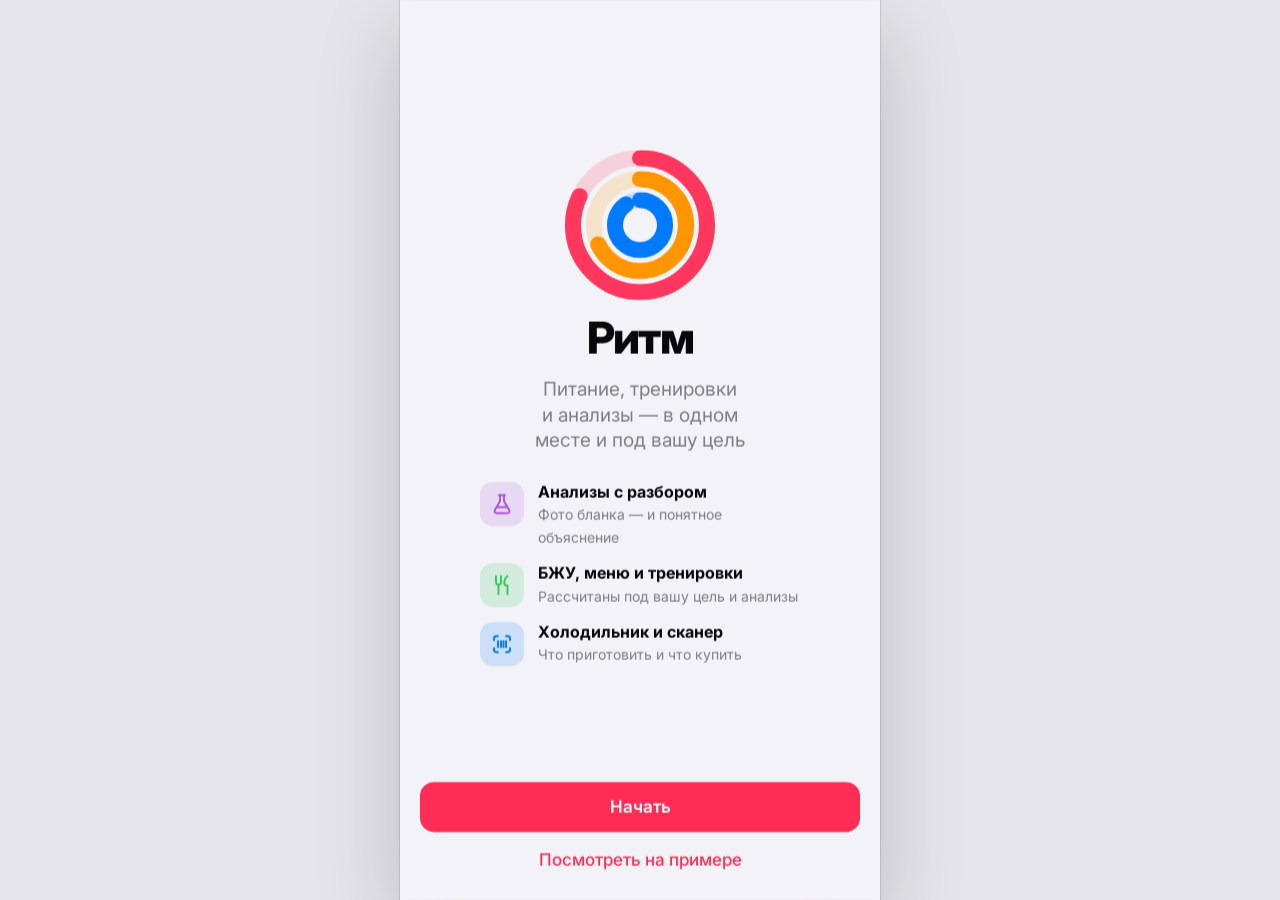
==== commit 2cd3ccee: "Своя камера для снимков (холодильник, еда, этикетки); выбор фото через label без программного click " ====
--- a/index.html
+++ b/index.html
@@ -17,24 +17,24 @@
 <link rel="preconnect" href="https://fonts.googleapis.com">
 <link rel="stylesheet" href="https://fonts.googleapis.com/css2?family=Inter:wght@400;500;600;700;800&display=swap">
 <style>:root{padding:env(safe-area-inset-top,0px) 0 env(safe-area-inset-bottom,0px);color-scheme:light}</style>
-<link rel="stylesheet" href="css/tokens.css?v=53e0eb46">
-<link rel="stylesheet" href="css/app.css?v=53e0eb46">
+<link rel="stylesheet" href="css/tokens.css?v=686984aa">
+<link rel="stylesheet" href="css/app.css?v=686984aa">
 </head>
 <body>
 <div id="app"></div>
-<script src="js/config.js?v=53e0eb46"></script>
-<script src="js/core.js?v=53e0eb46"></script>
-<script src="js/calc.js?v=53e0eb46"></script>
-<script src="js/data.js?v=53e0eb46"></script>
-<script src="js/ai.js?v=53e0eb46"></script>
-<script src="js/screens-main.js?v=53e0eb46"></script>
-<script src="js/screens-food.js?v=53e0eb46"></script>
-<script src="js/watchsync.js?v=53e0eb46"></script>
-<script src="js/hr.js?v=53e0eb46"></script>
-<script src="js/pose.js?v=53e0eb46"></script>
-<script src="js/coach.js?v=53e0eb46"></script>
-<script src="js/screens-health.js?v=53e0eb46"></script>
-<script src="js/sync.js?v=53e0eb46"></script>
-<script src="js/main.js?v=53e0eb46"></script>
+<script src="js/config.js?v=686984aa"></script>
+<script src="js/core.js?v=686984aa"></script>
+<script src="js/calc.js?v=686984aa"></script>
+<script src="js/data.js?v=686984aa"></script>
+<script src="js/ai.js?v=686984aa"></script>
+<script src="js/screens-main.js?v=686984aa"></script>
+<script src="js/screens-food.js?v=686984aa"></script>
+<script src="js/watchsync.js?v=686984aa"></script>
+<script src="js/hr.js?v=686984aa"></script>
+<script src="js/pose.js?v=686984aa"></script>
+<script src="js/coach.js?v=686984aa"></script>
+<script src="js/screens-health.js?v=686984aa"></script>
+<script src="js/sync.js?v=686984aa"></script>
+<script src="js/main.js?v=686984aa"></script>
 </body>
 </html>
--- a/css/app.css
+++ b/css/app.css
@@ -465,6 +465,25 @@
 .pc-msg.good{background:color-mix(in srgb,#30D158 75%,transparent)}
 .pc-msg.warn{background:color-mix(in srgb,#FF9F0A 82%,transparent);color:#1C1C1E}
 .pc-msg.bad{background:color-mix(in srgb,#FF453A 80%,transparent)}
+/* своя камера для снимков */
+.vh{position:absolute;width:1px;height:1px;opacity:0;overflow:hidden;clip:rect(0 0 0 0);pointer-events:none}
+label.row{cursor:pointer;position:relative}
+.cam-bottom{position:absolute;left:0;right:0;bottom:0;display:flex;flex-direction:column;align-items:center;gap:14px;
+  padding:16px max(16px,env(safe-area-inset-right,0px)) calc(18px + env(safe-area-inset-bottom,0px)) max(16px,env(safe-area-inset-left,0px));
+  background:linear-gradient(transparent,rgba(0,0,0,.75))}
+.cam-msgline{min-height:20px;text-align:center}
+.cam-bar{position:relative;width:100%;height:84px;display:flex;align-items:center;justify-content:center}
+.cam-shutter{width:76px;height:76px;border-radius:50%;background:#fff;box-shadow:0 0 0 4px rgba(0,0,0,.35),0 0 0 8px #fff;
+  transition:transform .18s cubic-bezier(.2,.9,.3,1.35),opacity .2s}
+.cam-shutter:active{transform:scale(.88)}
+.cam-shutter:disabled{opacity:.35}
+.cam-thumbs{position:absolute;left:0;top:50%;transform:translateY(-50%);display:flex;max-width:calc(50% - 50px);overflow:hidden}
+.cam-thumbs img{flex:none;width:48px;height:48px;border-radius:10px;object-fit:cover;border:2px solid #fff;margin-right:-26px;box-shadow:0 2px 8px rgba(0,0,0,.4);animation:pop .35s cubic-bezier(.2,.9,.3,1.35)}
+.cam-done{position:absolute;right:0;top:50%;transform:translateY(-50%);padding:12px 18px;border-radius:22px;background:#FFD60A;color:#1C1C1E;font-weight:700;font-size:16px}
+.cam-native{position:relative;font-size:14px;color:rgba(255,255,255,.75);text-decoration:underline;cursor:pointer;padding:4px 8px}
+.cam-native.big{font-size:17px;color:#1C1C1E;text-decoration:none;background:#fff;padding:12px 20px;border-radius:22px;font-weight:700}
+.cam-flash{animation:camflash .18s ease-out}
+@keyframes camflash{0%{filter:brightness(2.4)}100%{filter:none}}
 
 /* ---------- пульс с часов ---------- */
 .hr-chip{display:inline-flex;align-items:center;gap:5px;height:28px;padding:0 10px 0 8px;margin-left:6px;border-radius:999px;background:var(--fill);color:var(--fg-2);font-size:14px;font-weight:600}
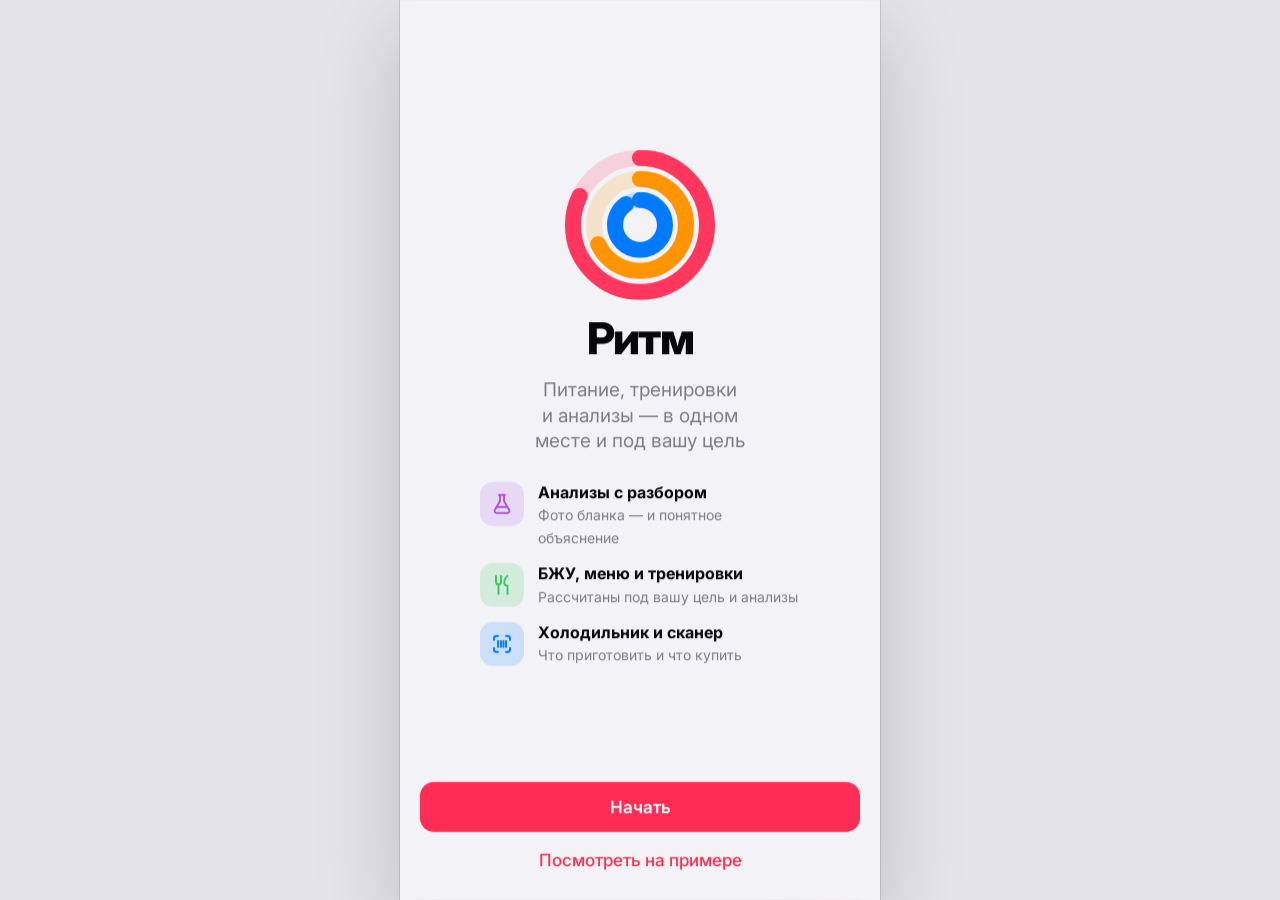
==== commit 9b363e07: "Выбор фото: системный выбор файла открывается синхронно по нажатию (артефакт claude.ai) Co-Authored-" ====
--- a/index.html
+++ b/index.html
@@ -17,24 +17,24 @@
 <link rel="preconnect" href="https://fonts.googleapis.com">
 <link rel="stylesheet" href="https://fonts.googleapis.com/css2?family=Inter:wght@400;500;600;700;800&display=swap">
 <style>:root{padding:env(safe-area-inset-top,0px) 0 env(safe-area-inset-bottom,0px);color-scheme:light}</style>
-<link rel="stylesheet" href="css/tokens.css?v=686984aa">
-<link rel="stylesheet" href="css/app.css?v=686984aa">
+<link rel="stylesheet" href="css/tokens.css?v=371542a9">
+<link rel="stylesheet" href="css/app.css?v=371542a9">
 </head>
 <body>
 <div id="app"></div>
-<script src="js/config.js?v=686984aa"></script>
-<script src="js/core.js?v=686984aa"></script>
-<script src="js/calc.js?v=686984aa"></script>
-<script src="js/data.js?v=686984aa"></script>
-<script src="js/ai.js?v=686984aa"></script>
-<script src="js/screens-main.js?v=686984aa"></script>
-<script src="js/screens-food.js?v=686984aa"></script>
-<script src="js/watchsync.js?v=686984aa"></script>
-<script src="js/hr.js?v=686984aa"></script>
-<script src="js/pose.js?v=686984aa"></script>
-<script src="js/coach.js?v=686984aa"></script>
-<script src="js/screens-health.js?v=686984aa"></script>
-<script src="js/sync.js?v=686984aa"></script>
-<script src="js/main.js?v=686984aa"></script>
+<script src="js/config.js?v=371542a9"></script>
+<script src="js/core.js?v=371542a9"></script>
+<script src="js/calc.js?v=371542a9"></script>
+<script src="js/data.js?v=371542a9"></script>
+<script src="js/ai.js?v=371542a9"></script>
+<script src="js/screens-main.js?v=371542a9"></script>
+<script src="js/screens-food.js?v=371542a9"></script>
+<script src="js/watchsync.js?v=371542a9"></script>
+<script src="js/hr.js?v=371542a9"></script>
+<script src="js/pose.js?v=371542a9"></script>
+<script src="js/coach.js?v=371542a9"></script>
+<script src="js/screens-health.js?v=371542a9"></script>
+<script src="js/sync.js?v=371542a9"></script>
+<script src="js/main.js?v=371542a9"></script>
 </body>
 </html>
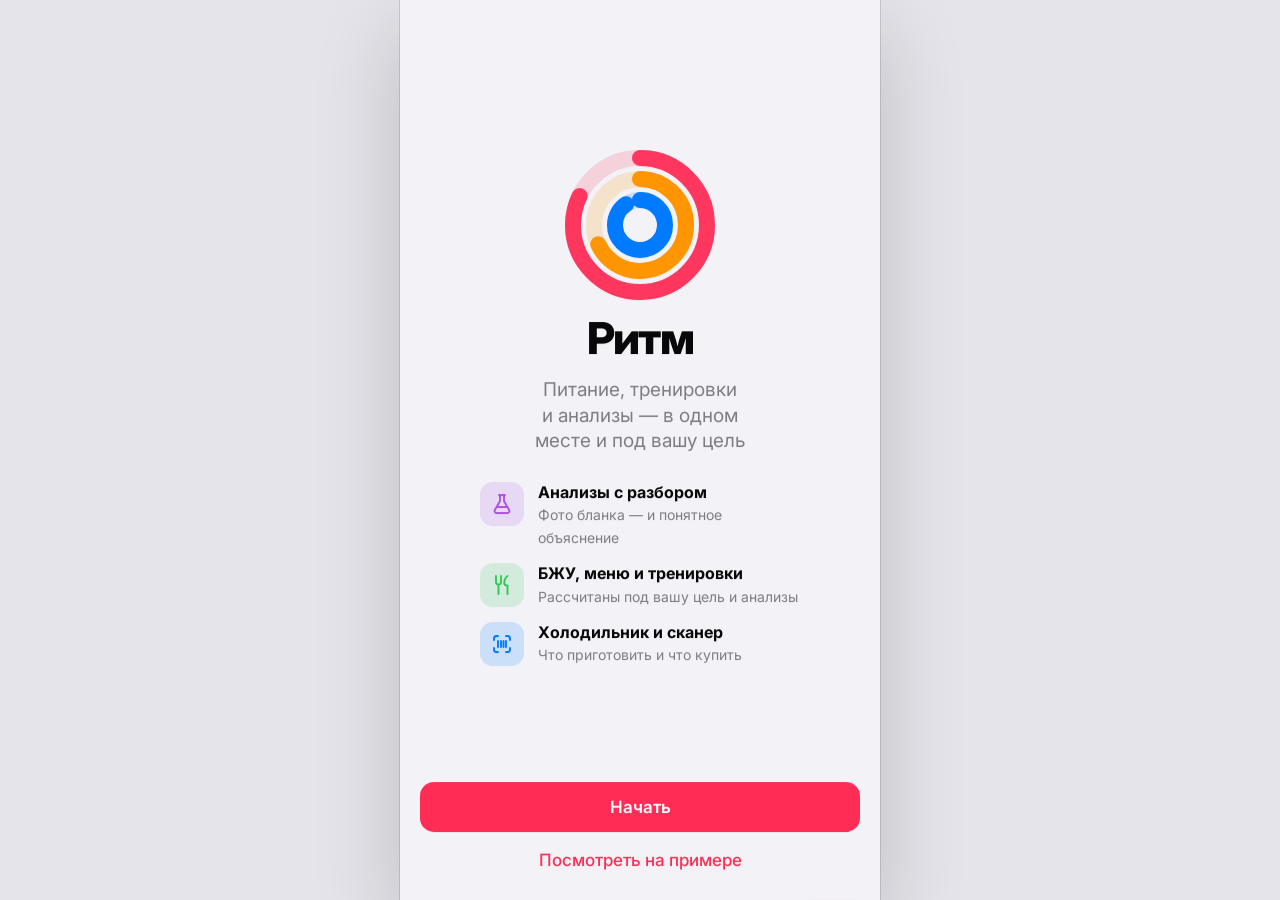
==== commit b311db06: "Холодильник по видео: съёмка с голосом, разбор по кадрам на ходу, зоны и сроки, запасы Co-Authored-B" ====
--- a/index.html
+++ b/index.html
@@ -17,24 +17,25 @@
 <link rel="preconnect" href="https://fonts.googleapis.com">
 <link rel="stylesheet" href="https://fonts.googleapis.com/css2?family=Inter:wght@400;500;600;700;800&display=swap">
 <style>:root{padding:env(safe-area-inset-top,0px) 0 env(safe-area-inset-bottom,0px);color-scheme:light}</style>
-<link rel="stylesheet" href="css/tokens.css?v=371542a9">
-<link rel="stylesheet" href="css/app.css?v=371542a9">
+<link rel="stylesheet" href="css/tokens.css?v=03f05df6">
+<link rel="stylesheet" href="css/app.css?v=03f05df6">
 </head>
 <body>
 <div id="app"></div>
-<script src="js/config.js?v=371542a9"></script>
-<script src="js/core.js?v=371542a9"></script>
-<script src="js/calc.js?v=371542a9"></script>
-<script src="js/data.js?v=371542a9"></script>
-<script src="js/ai.js?v=371542a9"></script>
-<script src="js/screens-main.js?v=371542a9"></script>
-<script src="js/screens-food.js?v=371542a9"></script>
-<script src="js/watchsync.js?v=371542a9"></script>
-<script src="js/hr.js?v=371542a9"></script>
-<script src="js/pose.js?v=371542a9"></script>
-<script src="js/coach.js?v=371542a9"></script>
-<script src="js/screens-health.js?v=371542a9"></script>
-<script src="js/sync.js?v=371542a9"></script>
-<script src="js/main.js?v=371542a9"></script>
+<script src="js/config.js?v=03f05df6"></script>
+<script src="js/core.js?v=03f05df6"></script>
+<script src="js/calc.js?v=03f05df6"></script>
+<script src="js/data.js?v=03f05df6"></script>
+<script src="js/ai.js?v=03f05df6"></script>
+<script src="js/screens-main.js?v=03f05df6"></script>
+<script src="js/screens-food.js?v=03f05df6"></script>
+<script src="js/fridge-video.js?v=03f05df6"></script>
+<script src="js/watchsync.js?v=03f05df6"></script>
+<script src="js/hr.js?v=03f05df6"></script>
+<script src="js/pose.js?v=03f05df6"></script>
+<script src="js/coach.js?v=03f05df6"></script>
+<script src="js/screens-health.js?v=03f05df6"></script>
+<script src="js/sync.js?v=03f05df6"></script>
+<script src="js/main.js?v=03f05df6"></script>
 </body>
 </html>
--- a/css/app.css
+++ b/css/app.css
@@ -502,3 +502,21 @@
 .wstat b{display:block;font-size:19px;font-weight:700}
 .wstat b small{font-size:12px;color:var(--fg-2);font-weight:600}
 .wstat span:not(.ico){font-size:12px;color:var(--fg-2)}
+
+/* видео холодильника */
+.scan-rec{width:76px;height:76px;border-radius:50%;box-shadow:0 0 0 4px rgba(0,0,0,.35),0 0 0 8px #fff;display:grid;place-items:center;background:transparent;cursor:pointer;transition:transform .2s}
+.scan-rec i{display:block;width:60px;height:60px;border-radius:50%;background:#FF3B30;transition:width .3s cubic-bezier(.2,.9,.3,1.2),height .3s cubic-bezier(.2,.9,.3,1.2),border-radius .3s}
+.scan-rec.on i{width:28px;height:28px;border-radius:7px}
+.scan-rec:active{transform:scale(.9)}
+.scan-rec:disabled{opacity:.35}
+.scan-time{display:inline-block;margin-top:4px;padding:2px 9px;border-radius:8px;background:#FF3B30;font-weight:700;font-size:14px;font-variant-numeric:tabular-nums}
+.scan-status{margin-top:4px;font-size:13px;color:rgba(255,255,255,.85)}
+.scan-found{position:absolute;left:12px;right:12px;bottom:calc(200px + env(safe-area-inset-bottom));display:flex;flex-wrap:wrap-reverse;gap:6px;max-height:32%;overflow:hidden;align-content:flex-start}
+.scan-chip{padding:6px 11px;border-radius:999px;background:rgba(48,209,88,.85);color:#fff;font-size:14px;font-weight:600;animation:pop .35s cubic-bezier(.2,.9,.3,1.35)}
+.scan-chip.ice{background:rgba(100,210,255,.85);color:#06283D}
+.scan-subs{position:absolute;left:16px;right:16px;bottom:calc(160px + env(safe-area-inset-bottom));text-align:center;font-size:16px;line-height:1.3;color:#fff;text-shadow:0 1px 3px rgba(0,0,0,.8)}
+.scan-strip{display:flex;gap:6px;overflow-x:auto;padding-bottom:4px;scrollbar-width:none}
+.scan-strip img{flex:none;width:72px;height:96px;object-fit:cover;border-radius:10px}
+.scan-said summary{cursor:pointer;color:var(--accent);font-weight:600;font-size:15px}
+.scan-said p{margin:8px 0 0;color:var(--fg-2);font-size:15px;line-height:1.4}
+textarea.input-big{resize:vertical;min-height:84px;font:inherit;line-height:1.35}
